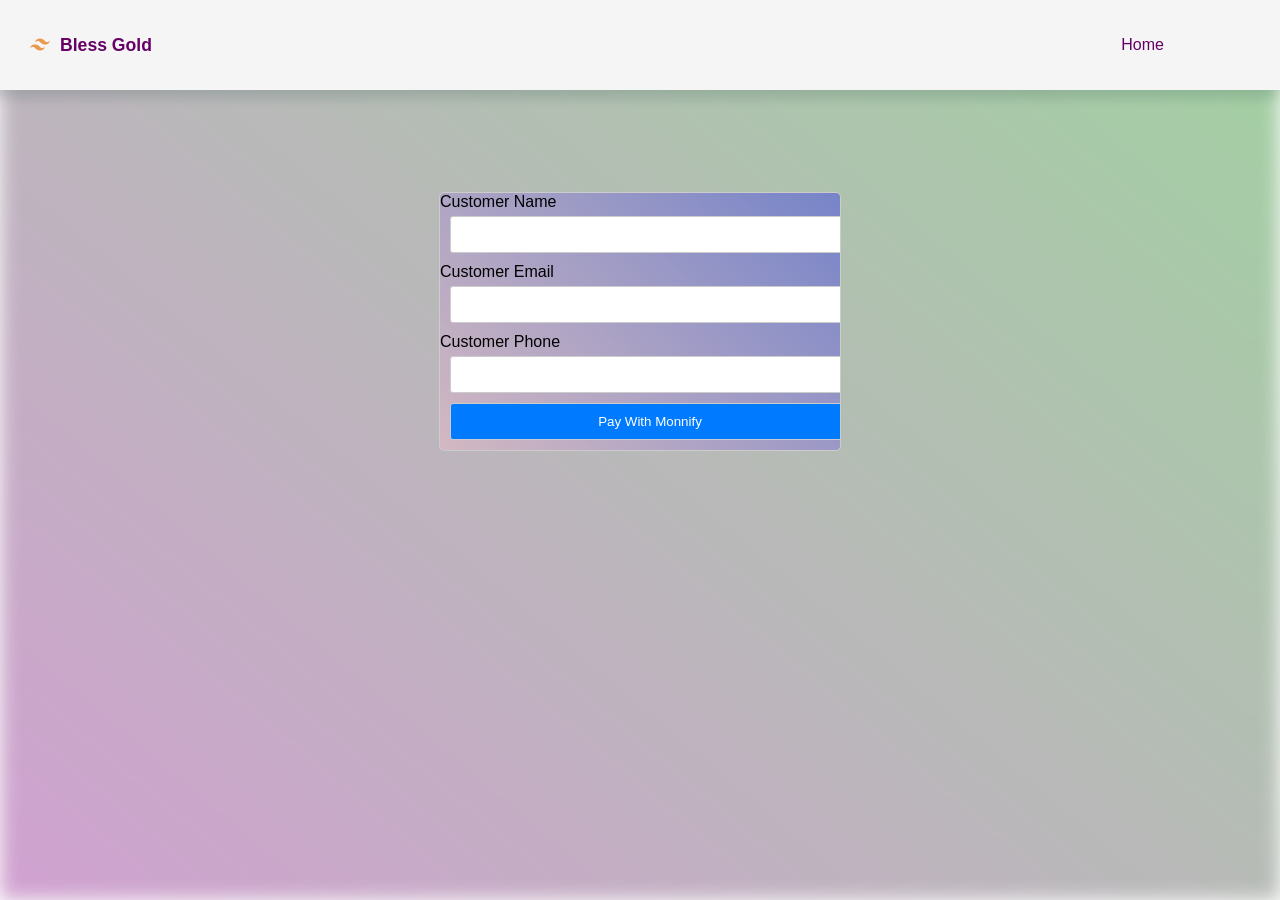
==== index.html @ 52a27c8b "Add files via upload" ====
<!DOCTYPE html>
<html lang="en">
<head>
    <script
      type="text/javascript"
      src="https://sdk.monnify.com/plugin/monnify.js"
    ></script>
    <meta charset="UTF-8">
    <meta http-equiv="X-UA-Compatible" content="IE=edge">
    <meta name="viewport" content="width=device-width, initial-scale=1.0">
    <title>Monnify Payment Gateway Integration</title>
    <!-- Box Icon -->
    <link rel="stylesheet"
    href="https://cdn.jsdelivr.net/npm/boxicons@latest/css/boxicons.min.css">
    <style>
        body{
            font-family: sans-serif;
        }

        /**
        *! Header
        **/
        header {
            position: fixed;
            top: 0;
            right: 0;
            width: 90%;
            z-index: 1000;
            display: flex;
            align-items: center;
            justify-content: space-between;
            background: whitesmoke;
            box-shadow: 0 8px 11px rgb(14 55 54 /15%);
            padding: 20px 100px;
            transition: 0.5s;
          }
        .logo {
            display: flex;
            align-items: center;
            font-size: 1.1rem;
            font-weight: 600;
            column-gap: 0.5rem;
            color: #660066;
            text-decoration: none;
          }
          .logo .bx {
            font-size: 24px;
            color: #eb984b;
          }
          .navbar {
            list-style-type: none;
            column-gap: 0.5rem;
          }
          .navbar a {
            font-size: 1rem;
            font-weight: 530;
            color: #660066;
            padding: 0.5rem 1rem;
            text-decoration: none;
          }
          .navbar a:hover {
            background-color: rgb(196, 12, 202);
            border-radius: 50px;
            color: white;
            transition: background-color 0.5s ease;
          }


          /**
          *! Payment for FOrm
          **/
        form{
            max-width: 400px;
            margin: 0 auto;
            border: solid 1px #ccc;
            border-radius: 5px;
            background: linear-gradient(45deg,rgba(255, 192, 203, 0.329), rgba(0, 0, 255, 0.322));
            overflow: hidden;
            margin-top: 12rem;
        }
        label{
            display: block;
            margin-bottom: 5px;
        }
        input[type="text"],
        input[type="email"],
        input[type="tel"],
        button {
            width: 95%;
            padding: 10px;
            margin-bottom: 10px;
            margin-left: 10px;
            border: 1px solid #ccc;
            border-radius: 3px;
        }
        button{
            background-color: #007bff;
            color: white;
            cursor: pointer;
            transition: background-color 0.3s;
            width: 100%;
            margin-left: 10px;
        }
        button:hover{
            background-color: #007bff;
        }
        span{
            display: block;
            width: 100%;
            height: 100%;
            position: absolute;
            top: 0;
            right: 0;
            background: linear-gradient(40deg, rgba(128, 0, 128, 0.37), rgba(0, 128, 0, 0.37));
            filter: blur(10px);
            z-index: -2;
        }
    </style>
</head>
<body>
    <!-- Header -->
    <header>
        <a href="#" class="logo"><i class='bx bxl-tailwind-css'></i>Bless Gold</a>


        <!-- Menu Icon -->
        <!-- <div class="bx bx-menu" id="menu-icon"></div> -->


        <!-- Nav List -->
        <ul class="navbar">
            <li><a href="home.html" class="home-active">Home</a></li>
            
        </ul>
    </header>

    <!-- Payment Form -->
    <form action="" id="paymentform">
        <label for="customerName">Customer Name</label>
        <input type="text" id="customerName" required name="customerName">
        
        <label for="customerEmail">Customer Email</label>
        <input type="email" id="customerEmail" required name="customerEmail">
        
        <label for="customerPhone">Customer Phone</label>
        <input type="tel" id="customerPhone" required name="customerPhone">

        <button type="button" onclick="paywithMonnify()">Pay With Monnify</button>   
    </form>
    <span></span>
    <script>
        function paywithMonnify(){ 
            //Get the order data from local storage
            let orderData = JSON.parse(localStorage.getItem("orderData"));
            let totalAmount = orderData.totalAmount;
            let products = orderData.products;
          
            //Get the Form Data
            const customerName = document.getElementById("customerName").value;
            const customerEmail = document.getElementById("customerEmail").value;
            const customerPhone = document.getElementById("customerPhone").value;
          
            //Grab Unto the payload
            MonnifySDK.initialize({
              amount: totalAmount, //Use the total amount from local storage
              currency: "NGN",
              reference: "CK_" + Math.floor((Math.random() * 1000000000) + 1),
              customerName: customerName,
              customerEmail: customerEmail,
              customerPhone: customerPhone,
              apiKey: "MK_TEST_XGPCY8BPY5",
              contractCode: "4731574603",
              paymentDescription: products, //Use the products from local storage
              isTestMode: true,
              onComplete: function(response){
                //Implement what happens it payment completes
                console.log(response);
                const paymentSuccessful = true;
                if(paymentSuccessful){
                  window.location.href="file:///C:/Users/Victoria/Documents/Bless%20Gold%20Website/success.html";
                } else{
                  //Enter or redirect to the error page if payment was not successful
                  window.location.href="file:///C:/Users/Victoria/Documents/Bless%20Gold%20Website/success.html";
                }
              },
              onClose: function(data){
                //Implement whatever you want here if people click on the close button of the payment modal
                console.log(data);
              }
            })
          }
        
    </script>
    <script src="java/data.js"></script>
</body>
</html>
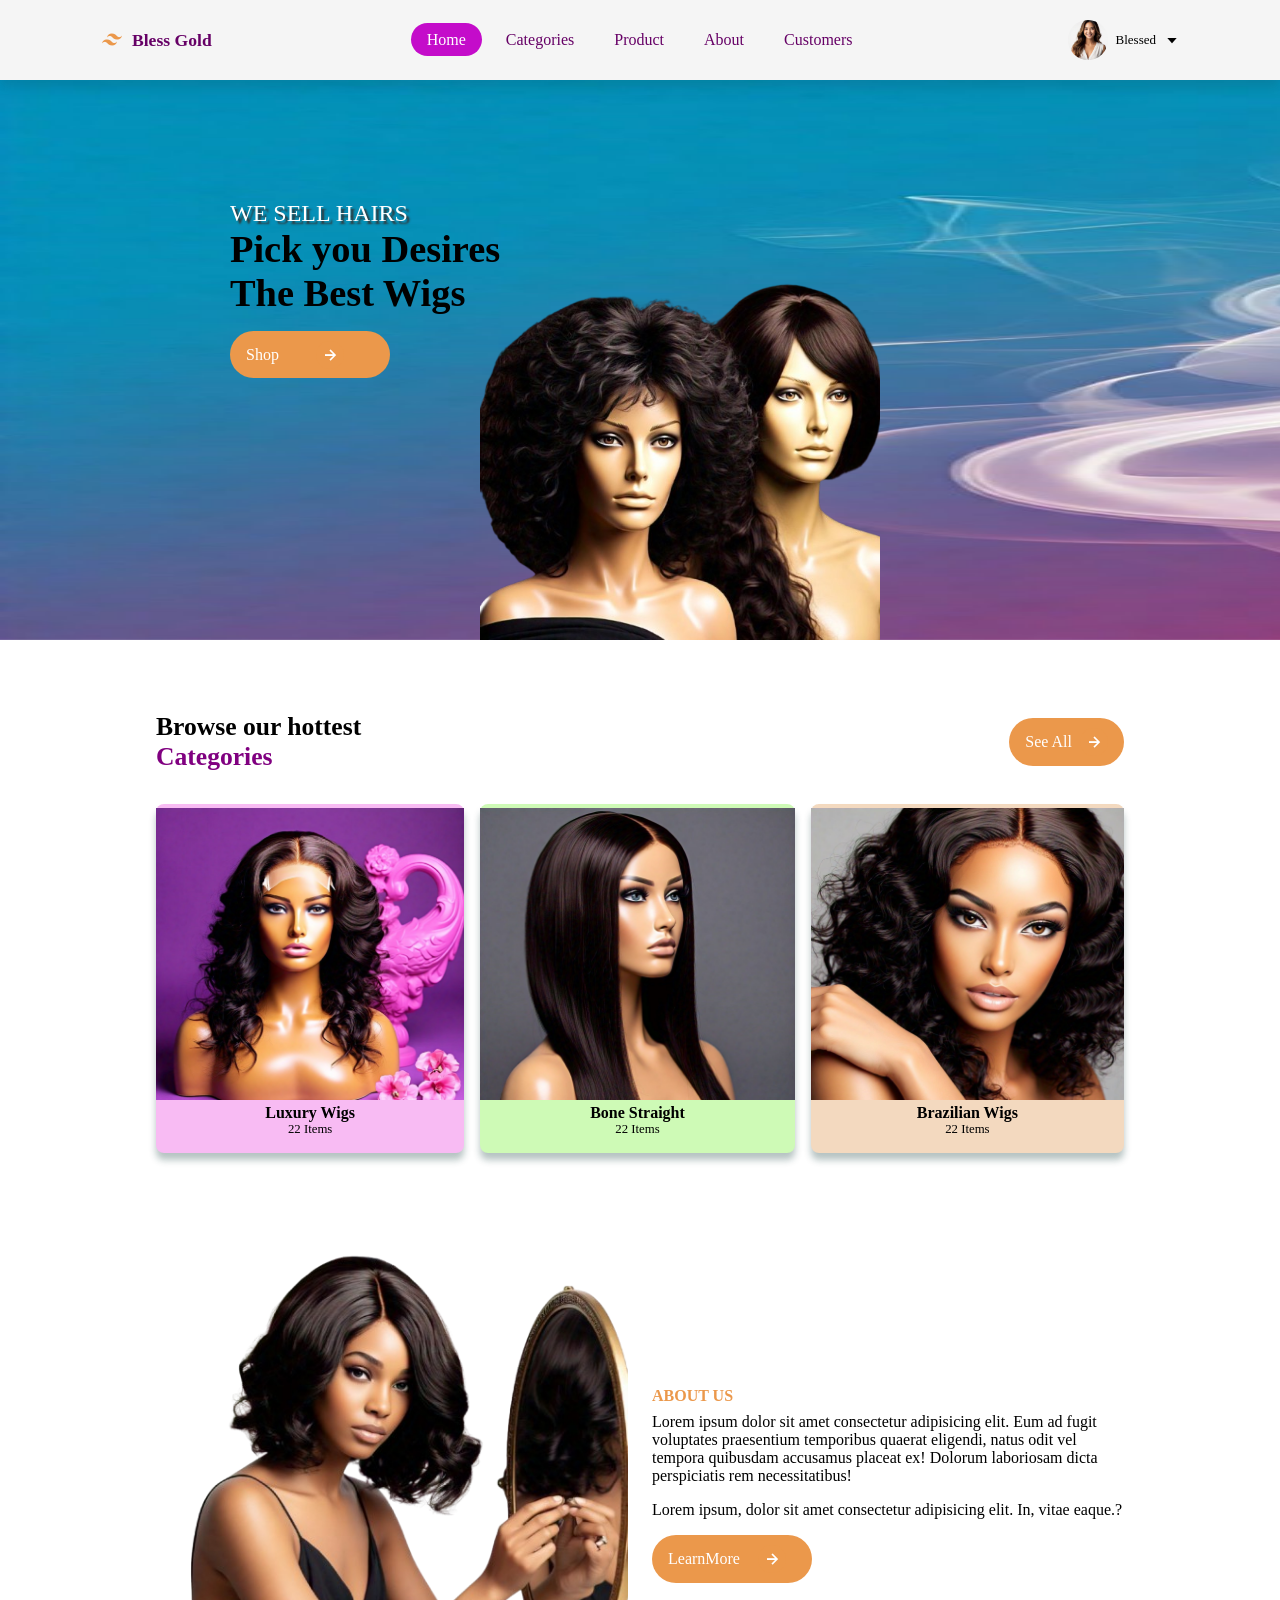
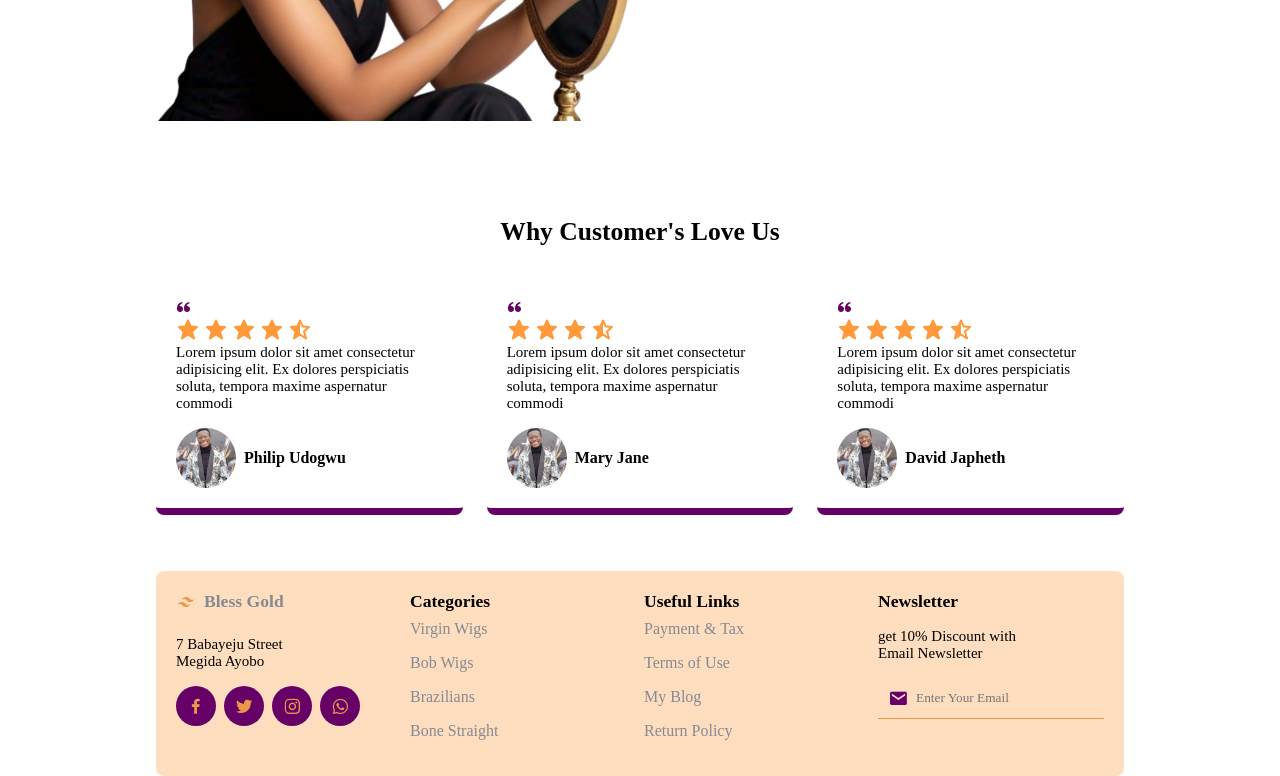
==== commit dca1497f: "Update and rename home.html to index.html" ====
--- a/index.html
+++ b/index.html
@@ -1,196 +1,226 @@
-<!DOCTYPE html>
-<html lang="en">
-<head>
-    <script
-      type="text/javascript"
-      src="https://sdk.monnify.com/plugin/monnify.js"
-    ></script>
-    <meta charset="UTF-8">
-    <meta http-equiv="X-UA-Compatible" content="IE=edge">
-    <meta name="viewport" content="width=device-width, initial-scale=1.0">
-    <title>Monnify Payment Gateway Integration</title>
-    <!-- Box Icon -->
-    <link rel="stylesheet"
-    href="https://cdn.jsdelivr.net/npm/boxicons@latest/css/boxicons.min.css">
-    <style>
-        body{
-            font-family: sans-serif;
-        }
-
-        /**
-        *! Header
-        **/
-        header {
-            position: fixed;
-            top: 0;
-            right: 0;
-            width: 90%;
-            z-index: 1000;
-            display: flex;
-            align-items: center;
-            justify-content: space-between;
-            background: whitesmoke;
-            box-shadow: 0 8px 11px rgb(14 55 54 /15%);
-            padding: 20px 100px;
-            transition: 0.5s;
-          }
-        .logo {
-            display: flex;
-            align-items: center;
-            font-size: 1.1rem;
-            font-weight: 600;
-            column-gap: 0.5rem;
-            color: #660066;
-            text-decoration: none;
-          }
-          .logo .bx {
-            font-size: 24px;
-            color: #eb984b;
-          }
-          .navbar {
-            list-style-type: none;
-            column-gap: 0.5rem;
-          }
-          .navbar a {
-            font-size: 1rem;
-            font-weight: 530;
-            color: #660066;
-            padding: 0.5rem 1rem;
-            text-decoration: none;
-          }
-          .navbar a:hover {
-            background-color: rgb(196, 12, 202);
-            border-radius: 50px;
-            color: white;
-            transition: background-color 0.5s ease;
-          }
-
-
-          /**
-          *! Payment for FOrm
-          **/
-        form{
-            max-width: 400px;
-            margin: 0 auto;
-            border: solid 1px #ccc;
-            border-radius: 5px;
-            background: linear-gradient(45deg,rgba(255, 192, 203, 0.329), rgba(0, 0, 255, 0.322));
-            overflow: hidden;
-            margin-top: 12rem;
-        }
-        label{
-            display: block;
-            margin-bottom: 5px;
-        }
-        input[type="text"],
-        input[type="email"],
-        input[type="tel"],
-        button {
-            width: 95%;
-            padding: 10px;
-            margin-bottom: 10px;
-            margin-left: 10px;
-            border: 1px solid #ccc;
-            border-radius: 3px;
-        }
-        button{
-            background-color: #007bff;
-            color: white;
-            cursor: pointer;
-            transition: background-color 0.3s;
-            width: 100%;
-            margin-left: 10px;
-        }
-        button:hover{
-            background-color: #007bff;
-        }
-        span{
-            display: block;
-            width: 100%;
-            height: 100%;
-            position: absolute;
-            top: 0;
-            right: 0;
-            background: linear-gradient(40deg, rgba(128, 0, 128, 0.37), rgba(0, 128, 0, 0.37));
-            filter: blur(10px);
-            z-index: -2;
-        }
-    </style>
-</head>
-<body>
-    <!-- Header -->
-    <header>
-        <a href="#" class="logo"><i class='bx bxl-tailwind-css'></i>Bless Gold</a>
-
-
-        <!-- Menu Icon -->
-        <!-- <div class="bx bx-menu" id="menu-icon"></div> -->
-
-
-        <!-- Nav List -->
-        <ul class="navbar">
-            <li><a href="home.html" class="home-active">Home</a></li>
-            
-        </ul>
-    </header>
-
-    <!-- Payment Form -->
-    <form action="" id="paymentform">
-        <label for="customerName">Customer Name</label>
-        <input type="text" id="customerName" required name="customerName">
+ <!DOCTYPE html>
+ <html lang="en">
+ <head>
+     <meta charset="UTF-8">
+     <meta http-equiv="X-UA-Compatible" content="IE=edge">
+     <meta name="viewport" content="width=device-width, initial-scale=1.0">
+     <title>Responsive Hair Ecommerce</title>
+     <!-- Link to Css -->
+     <link rel="stylesheet" href="css/style.css">
+     <!-- Box Icon -->
+     <link rel="stylesheet"
+     href="https://cdn.jsdelivr.net/npm/boxicons@latest/css/boxicons.min.css">
+     <!-- link swiper css -->
+     <link rel="stylesheet" href="https://cdn.jsdelivr.net/npm/swiper@11/swiper-bundle.min.css" />
+ </head>
+ <body>
+     <!-- Nav-Bar -->
+     <header>
+         <a href="#" class="logo"><i class='bx bxl-tailwind-css'></i>Bless Gold</a>
+
+
+         <!-- Menu Icon -->
+         <div class="bx bx-menu" id="menu-icon"></div>
+
+
+         <!-- Nav List -->
+         <ul class="navbar">
+             <li><a href="#home" class="home-active">Home</a></li>
+             <li><a href="#categories">Categories</a></li>
+             <li><a href="shopcart.html">Product</a></li>
+             <li><a href="#about">About</a></li>
+             <li><a href="#customers">Customers</a></li> 
+         </ul>
+
+         <!-- Profile -->
+         <div class="profile">
+             <img src="img/sweet.jpeg" alt="">
+             <span>Blessed</span>
+             <i class='bx bx-caret-down' ></i>
+         </div>
+     </header>
+
+     <!-- Home -->
+     <section class="home swiper" id="home">
+        <div class="swiper-wrapper">
+
+            <!-- Slide 1 -->
+            <img class="back-img" src="Background.jpeg" alt="" width="500" >
+            <div class="swiper-slide container">
+                <div class="home-test">
+                    <span>We Sell Hairs</span>
+                     <h1>Pick you Desires <br> The Best Wigs</h1>
+                     <a href="shopcart.html" class="btn">Shop<i class='bx bx-right-arrow-alt'></i></a>
+                </div>
+                <img src="img/slide1.png" alt="">
+            </div>
+
+                <!-- Slide 2 -->
+            <div class="swiper-slide container">
+                <div class="home-test">
+                    <span>We Sell Hairs</span>
+                        <h1>Pick you Desires <br> The Best Wigs</h1>
+                        <a href="shopcart.html" class="btn">Shop<i class='bx bx-right-arrow-alt'></i></a>
+                </div>
+                <img src="img/slide2.png" alt="">
+            </div>
+
+                <!-- Slide 3 -->
+            <div class="swiper-slide container">
+                <div class="home-test">
+                    <span>We Sell Hairs</span>
+                        <h1>Pick you Desires <br> The Best Wigs</h1>
+                        <a href="shopcart.html" class="btn">Shop<i class='bx bx-right-arrow-alt'></i></a>
+                </div>
+                <img src="img/slide 3.png" alt="">
+            </div>
+          </div>
+          <div class="swiper-button-next"></div>
+          <div class="swiper-button-prev"></div>
+          
+     </section>
+
+     <!-- Categories -->
+     <section class="categories" id="categories">
+         <div class="heading">
+             <h1>Browse our hottest <br><span>Categories</h1>
+                <a href="#" class="btn">See All<i class='bx bx-right-arrow-alt'></i></a>
+         </div>
+
+    <!-- Container Content -->
+         <div class="categories-conatiner">
+             <!-- Box 1 -->
+             <div class="box box1">
+                 <img src="img/luxury.jpeg" alt="">
+                 <h2>Luxury Wigs</h2>
+                 <span>22 Items</span>
+                 <i class='bx bx-right-arrow-alt'></i>
+             </div>
+             <!-- Box 2 -->
+             <div class="box box2">
+                 <img src="img/bone.jpeg" alt="">
+                 <h2>Bone Straight</h2>
+                 <span>22 Items</span>
+                 <i class='bx bx-right-arrow-alt'></i>
+             </div>
+             <!-- Box 3 -->
+             <div class="box box3">
+                 <img src="img/brazil.jpeg" alt="">
+                 <h2>Brazilian Wigs</h2>
+                 <span>22 Items</span>
+                 <i class='bx bx-right-arrow-alt'></i>
+             </div>
+         </div>
+     </section>
+
         
-        <label for="customerEmail">Customer Email</label>
-        <input type="email" id="customerEmail" required name="customerEmail">
-        
-        <label for="customerPhone">Customer Phone</label>
-        <input type="tel" id="customerPhone" required name="customerPhone">
-
-        <button type="button" onclick="paywithMonnify()">Pay With Monnify</button>   
-    </form>
-    <span></span>
-    <script>
-        function paywithMonnify(){ 
-            //Get the order data from local storage
-            let orderData = JSON.parse(localStorage.getItem("orderData"));
-            let totalAmount = orderData.totalAmount;
-            let products = orderData.products;
-          
-            //Get the Form Data
-            const customerName = document.getElementById("customerName").value;
-            const customerEmail = document.getElementById("customerEmail").value;
-            const customerPhone = document.getElementById("customerPhone").value;
-          
-            //Grab Unto the payload
-            MonnifySDK.initialize({
-              amount: totalAmount, //Use the total amount from local storage
-              currency: "NGN",
-              reference: "CK_" + Math.floor((Math.random() * 1000000000) + 1),
-              customerName: customerName,
-              customerEmail: customerEmail,
-              customerPhone: customerPhone,
-              apiKey: "MK_TEST_XGPCY8BPY5",
-              contractCode: "4731574603",
-              paymentDescription: products, //Use the products from local storage
-              isTestMode: true,
-              onComplete: function(response){
-                //Implement what happens it payment completes
-                console.log(response);
-                const paymentSuccessful = true;
-                if(paymentSuccessful){
-                  window.location.href="file:///C:/Users/Victoria/Documents/Bless%20Gold%20Website/success.html";
-                } else{
-                  //Enter or redirect to the error page if payment was not successful
-                  window.location.href="file:///C:/Users/Victoria/Documents/Bless%20Gold%20Website/success.html";
-                }
-              },
-              onClose: function(data){
-                //Implement whatever you want here if people click on the close button of the payment modal
-                console.log(data);
-              }
-            })
-          }
-        
-    </script>
-    <script src="java/data.js"></script>
-</body>
-</html>+     </section>
+     <!-- About -->
+     <section class="about" id="about">
+         <img src="img/slide4.png" alt="">
+         <div class="about-text">
+             <span>About Us</span>
+             <p>Lorem ipsum dolor sit amet consectetur adipisicing elit. Eum ad fugit voluptates praesentium temporibus quaerat eligendi, natus odit vel tempora quibusdam accusamus placeat ex! Dolorum laboriosam dicta perspiciatis rem necessitatibus!</p>
+             <p>Lorem ipsum, dolor sit amet consectetur adipisicing elit. In, vitae eaque.?</p>
+             <a href="#" class="btn">LearnMore<i class='bx bx-right-arrow-alt'></i></a>
+            </div>
+     </section>
+
+     <!-- Customer -->
+     <section class="customers" id="customers">
+         <h2>Why Customer's Love Us</h2>
+
+         <!-- Customer content -->
+         <div class="customers-container">
+             <!-- Review 1 -->
+             <div class="box">
+                <i class="bx bxs-quote-alt-left"></i>
+                <div class="stars">
+                    <i class='bx bxs-star'></i>
+                    <i class='bx bxs-star'></i>
+                    <i class='bx bxs-star'></i>
+                    <i class='bx bxs-star'></i>
+                    <i class='bx bxs-star-half'></i>
+                </div>
+                <p>Lorem ipsum dolor sit amet consectetur adipisicing elit. Ex dolores perspiciatis soluta, tempora maxime aspernatur commodi</p>
+                <div class="review-profile">
+                    <img src="img/pg18.jpeg.jpg" alt="">
+                    <h3>Philip Udogwu</h3>
+                </div>
+             </div>
+             <!-- Review 2 -->
+             <div class="box">
+                <i class="bx bxs-quote-alt-left"></i>
+                <div class="stars">
+                    <i class='bx bxs-star'></i>
+                    <i class='bx bxs-star'></i>
+                    <i class='bx bxs-star'></i>
+                    <i class='bx bxs-star-half'></i>
+                </div>
+                <p>Lorem ipsum dolor sit amet consectetur adipisicing elit. Ex dolores perspiciatis soluta, tempora maxime aspernatur commodi</p>
+                <div class="review-profile">
+                    <img src="img/pg18.jpeg.jpg" alt="">
+                    <h3>Mary Jane</h3>
+                </div>
+             </div>
+             <!-- Review 3 -->
+             <div class="box">
+                <i class="bx bxs-quote-alt-left"></i>
+                <div class="stars">
+                    <i class='bx bxs-star'></i>
+                    <i class='bx bxs-star'></i>
+                    <i class='bx bxs-star'></i>
+                    <i class='bx bxs-star'></i>
+                    <i class='bx bxs-star-half'></i>
+                </div>
+                <p>Lorem ipsum dolor sit amet consectetur adipisicing elit. Ex dolores perspiciatis soluta, tempora maxime aspernatur commodi</p>
+                <div class="review-profile">
+                    <img src="img/pg18.jpeg.jpg" alt="">
+                    <h3>David Japheth</h3>
+                </div>
+             </div>
+         </div>
+     </section>
+
+     <!-- Footer -->
+     <section class="footer" id="footer">
+         <div class="footer-box">
+            <a href="#" class="logo"><i class='bx bxl-tailwind-css'></i>Bless Gold</a>
+            <p>7 Babayeju Street <br> Megida Ayobo</p>
+            <div class="social">
+                <a href="#"><i class='bx bxl-facebook'></i></a>
+                <a href="#"><i class='bx bxl-twitter'></i></a>
+                <a href="#"><i class='bx bxl-instagram'></i></a>
+                 <a href="#"><i class='bx bxl-whatsapp'></i></a>
+            </div>
+        </div>
+         <div class="footer-box">
+             <h2>Categories</h2>
+             <a href="#">Virgin Wigs</a>
+             <a href="#">Bob Wigs</a>
+             <a href="#">Brazilians</a>
+             <a href="#">Bone Straight</a>
+         </div>
+         <div class="footer-box">
+             <h2>Useful Links</h2>
+             <a href="#">Payment & Tax</a>
+             <a href="#">Terms of Use</a>
+             <a href="#">My Blog</a>
+             <a href="#">Return Policy</a>
+         </div>
+         <div class="footer-box">
+             <h2>Newsletter</h2>
+             <p>get 10% Discount with <br> Email Newsletter</p>
+             <form action="">
+                 <i class='bx bxs-envelope' ></i>
+                 <input type="email" name="" placeholder="Enter Your Email">
+             </form>
+         </div>
+     </section>
+     <!-- Swiper JS -->
+    <script src="https://cdn.jsdelivr.net/npm/swiper@11/swiper-bundle.min.js"></script>
+     <!-- Link to JS -->
+     <script src="java/main.js"></script>
+ </body>
+ </html>
+ 
--- a/css/style.css
+++ b/css/style.css
@@ -0,0 +1,472 @@
+/* Google Fonts */
+* {
+  font-family: verdana;
+  margin: 0;
+  padding: 0;
+  box-sizing: border-box;
+  list-style: none;
+  text-decoration: none;
+  scroll-padding-top: 2em;
+  scroll-behavior: smooth;
+}
+section {
+  padding: 4.5rem 0 1.5rem;
+}
+img {
+  width: 100%;
+}
+body {
+  color: black;
+}
+header {
+  position: fixed;
+  top: 0;
+  right: 0;
+  width: 100%;
+  z-index: 1000;
+  display: flex;
+  align-items: center;
+  justify-content: space-between;
+  background: whitesmoke;
+  box-shadow: 0 8px 11px rgb(14 55 54 /15%);
+  padding: 20px 100px;
+  transition: 0.5s;
+}
+.profile {
+  display: flex;
+  align-items: center;
+  column-gap: 0.5rem;
+  cursor: pointer;
+}
+.profile img {
+  width: 40px;
+  height: 40px;
+  object-fit: cover;
+  object-position: center;
+  border-radius: 50%;
+}
+.profile span {
+  font-size: 13px;
+  font-weight: 500;
+}
+.logo {
+  display: flex;
+  align-items: center;
+  font-size: 1.1rem;
+  font-weight: 600;
+  column-gap: 0.5rem;
+  color: #660066;
+}
+.logo .bx {
+  font-size: 24px;
+  color: #eb984b;
+}
+.navbar {
+  display: flex;
+  column-gap: 0.5rem;
+}
+.navbar a {
+  font-size: 1rem;
+  font-weight: 530;
+  color: #660066;
+  padding: 0.5rem 1rem;
+}
+.navbar a:hover,
+.navbar .home-active {
+  background-color: rgb(196, 12, 202);
+  border-radius: 50px;
+  color: white;
+  transition: background-color 0.5s ease;
+}
+#menu-icon {
+  font-size: 24px;
+  cursor: pointer;
+  z-index: 10001;
+  display: none;
+}
+.back-img {
+  width: 310%;
+  height: 640px;
+  z-index: -3;
+  position: absolute;
+}
+.container {
+  position: relative;
+  width: 100%;
+  min-height: 640px;
+  display: flex;
+  /* align-items: center;
+  background: url(Background.jpeg);
+  background-repeat: no-repeat;
+  background-size: cover;
+  background-position: center;
+  overflow: hidden; */
+}
+
+.container img {
+  width: 400px;
+  position: absolute;
+  bottom: 0px;
+  right: 400px;
+}
+.container .home-test {
+  padding: 0px 150px;
+  position: absolute;
+  top: 12.5rem;
+  left: 5rem;
+}
+.home-test span {
+  font-weight: 400;
+  text-transform: uppercase;
+  color: white;
+  font-size: 1.5rem;
+  text-shadow: 3px 3px 2px #333;
+}
+.home-test h1 {
+  font-size: 2.4rem;
+  font-weight: 700;
+  margin-bottom: 1rem;
+}
+.btn {
+  padding: 0.6rem 1rem;
+  background-color: #eb984b;
+  color: white;
+  font-weight: 400;
+  border-radius: 5rem;
+  display: flex;
+  align-items: center;
+  justify-content: space-between;
+  column-gap: 00.5rem;
+  max-width: 160px;
+}
+.btn .bx {
+  padding: 4px;
+  background-color: #eb984b;
+  color: white;
+  border-radius: 1rem;
+  font-size: 20px;
+  margin: auto;
+}
+.btn:hover {
+  background-color: #ffc38b;
+  transition: 0.5s;
+}
+.swiper-button-next {
+  background: url(img/right-arrow.png);
+  background-repeat: no-repeat;
+  background-size: 100% auto;
+  background-position: center;
+  margin-right: 20px;
+}
+.swiper-button-next::after {
+  display: none;
+}
+.swiper-button-prev {
+  background: url(img/left-arrow.png);
+  background-repeat: no-repeat;
+  background-size: 100% auto;
+  background-position: center;
+  margin-left: 20px;
+}
+.swiper-button-prev::after {
+  display: none;
+}
+
+/* Categories */
+.heading {
+  display: flex;
+  align-items: center;
+  justify-content: space-between;
+}
+.heading h1 {
+  font-size: 1.6rem;
+  font-weight: 600;
+}
+.heading span {
+  color: purple;
+}
+.categories {
+  max-width: 968px;
+  margin-left: auto;
+  margin-right: auto;
+}
+.categories-conatiner {
+  display: flex;
+  align-items: center;
+  justify-content: space-between;
+  gap: 1rem;
+  margin-top: 2rem;
+}
+.categories-conatiner .box {
+  position: relative;
+  display: flex;
+  flex-direction: column;
+  align-items: center;
+  padding: 0px;
+}
+.categories-conatiner .box img {
+  width: 100%;
+  height: 300px;
+  object-fit: contain;
+  object-position: center;
+}
+.categories-conatiner .box h2 {
+  font-size: 1rem;
+  font-weight: 600;
+}
+.categories-conatiner .box span {
+  font-size: 0.8rem;
+  font-weight: 400;
+  margin-bottom: 1rem;
+}
+.categories-conatiner .box .bx {
+  padding: 10px;
+  background: #eb984b;
+  color: white;
+  border-radius: 5rem;
+  margin-top: 2rem;
+  position: absolute;
+  bottom: -5%;
+  display: none;
+  cursor: pointer;
+}
+.categories-conatiner .box .bx:hover {
+  background-color: #660066;
+  transition: 0.1s all linear;
+}
+.categories-conatiner .box:hover .bx {
+  display: block;
+  transition: 0.1s all linear;
+}
+.box1 {
+  background: #f8bbf3;
+  border-radius: 0.5rem;
+  border-radius: 0.5rem;
+  box-shadow: 0 7px 7px rgb(14 55 54 /30%);
+}
+.box2 {
+  background: #cefab6;
+  border-radius: 0.5rem;
+  border-radius: 0.5rem;
+  box-shadow: 0 7px 7px rgb(14 55 54 /30%);
+}
+.box3 {
+  background: #f3d9bf;
+  border-radius: 0.5rem;
+  border-radius: 0.5rem;
+  box-shadow: 0 7px 7px rgb(14 55 54 /30%);
+}
+/* Product Content */
+.product {
+  max-width: 968px;
+  margin-left: auto;
+  margin-right: auto;
+}
+.products-conatiner {
+  display: grid;
+  grid-template-columns: repeat(auto-fit, minmax(260px, auto));
+  gap: 1.5rem;
+  margin-top: 2rem;
+}
+.products-conatiner .box {
+  padding: 20px;
+  box-shadow: 1px 2px 11px 4px rgb(14 55 54 / 15%);
+  border-radius: 0.5rem;
+  position: relative;
+}
+.products-conatiner .box img {
+  width: 100%;
+  height: 200px;
+  object-fit: contain;
+  object-position: center;
+}
+.products-conatiner .box span {
+  font-weight: 500;
+  font-size: 13px;
+}
+.products-conatiner .box h2 {
+  font-size: 1.2rem;
+  font-weight: 600;
+  font-family: sans-serif;
+}
+.products-conatiner .box .price {
+  font-size: 1rem;
+  font-weight: 500;
+  margin-top: 0.5rem;
+  color: rgb(230, 161, 52);
+}
+.products-conatiner .box .bx-cart-alt {
+  position: absolute;
+  right: 0;
+  bottom: 0;
+  padding: 10px;
+  background: #da08da;
+  color: white;
+  font-size: 20px;
+  border-radius: 0.5rem 0 0.5rem 0;
+}
+.products-conatiner .box .bx-cart-alt:hover {
+  background: #eb984b;
+  transition: 0.2s all linear;
+  cursor: pointer;
+}
+.products-conatiner .box .bx-heart {
+  position: absolute;
+  top: 0rem;
+  right: 0.5rem;
+  font-size: 30px;
+  color: #eb984b;
+}
+.products-conatiner .box .discount {
+  position: absolute;
+  top: 0.1rem;
+  left: 0;
+  background: #ff9939;
+  color: white;
+  padding: 4px 18px;
+  clip-path: polygon(100% 0%, 75% 50%, 100% 100%, 0 100%, 0% 50%, 0 0);
+}
+.about {
+  max-width: 968px;
+  margin-left: auto;
+  margin-right: auto;
+  display: grid;
+  grid-template-columns: repeat(auto-fit, minmax(21rem, auto));
+  align-items: center;
+  gap: 1.5rem;
+}
+.about-text span {
+  font-weight: 600;
+  text-transform: uppercase;
+  color: #eb984b;
+}
+.about-text p {
+  margin: 0.5rem 0 1rem;
+}
+
+/* Customers */
+.customers {
+  max-width: 968px;
+  margin-left: auto;
+  margin-right: auto;
+}
+.customers h2 {
+  text-align: center;
+  font-size: 1.6rem;
+  font-weight: 600;
+}
+.customers-container {
+  display: grid;
+  grid-template-columns: repeat(auto-fit, minmax(280px, auto));
+  gap: 1.5rem;
+  margin-top: 2rem;
+}
+.customers-container .box {
+  padding: 20px;
+  box-shadow: 1px 2px 11px 4x rgb(14 55 54 / 15%);
+  border-radius: 0.5rem;
+  border-bottom: 7px solid #660066;
+}
+.customers-container .box:hover {
+  transform: translateY(10px);
+  transition: 0.2s all linear;
+}
+.customers-container .box .bx {
+  font-size: 24px;
+  color: #ff9939;
+}
+.customers-container .box .bxs-quote-alt-left {
+  font-size: 1rem;
+  color: #660066;
+}
+.customers-container .box p {
+  font-size: 0.938rem;
+}
+.review-profile {
+  display: flex;
+  align-items: center;
+  margin-top: 1rem;
+  column-gap: 0.5rem;
+}
+.review-profile img {
+  width: 60px;
+  height: 60px;
+  border-radius: 50%;
+  object-fit: cover;
+  object-position: center;
+}
+.review-profile h3 {
+  font-size: 1rem;
+  font-weight: 600;
+}
+
+/* Footer */
+.footer {
+  max-width: 968px;
+  margin-left: auto;
+  margin-right: auto;
+  display: grid;
+  grid-template-columns: repeat(auto-fit, minmax(200px, auto));
+  gap: 1.5rem;
+  margin-top: 2rem;
+  background: #ff993952;
+  border-radius: 0.5rem;
+  padding: 20px;
+}
+.footer-box {
+  display: flex;
+  flex-direction: column;
+}
+.footer-box p {
+  font-size: 0.938rem;
+  margin: 0.5rem 0 1rem;
+}
+.social {
+  display: flex;
+  align-items: center;
+  column-gap: 0.5rem;
+}
+.social .bx {
+  padding: 10px;
+  background: #660066;
+  color: #ff9939;
+  border-radius: 5rem;
+  font-size: 20px;
+}
+.social .bx:hover {
+  background: #ff9939;
+  color: #660066;
+  transition: 0.2s all linear;
+}
+.footer-box h2 {
+  font-size: 1.1rem;
+  font-weight: 600;
+  margin-bottom: 0.5rem;
+}
+.footer-box a {
+  color: #868a92;
+  margin-bottom: 1rem;
+}
+.footer-box a:hover {
+  color: #eb984b;
+}
+.footer-box form {
+  border-bottom: 1px solid #eb984b;
+  padding: 10px;
+  display: flex;
+  align-items: center;
+  column-gap: 0.5rem;
+}
+.footer-box input {
+  background: transparent;
+  border: none;
+  outline: none;
+}
+.footer-box .bx {
+  font-size: 20px;
+  color: #eb984b;
+  cursor: pointer;
+}
+.footer-box .bxs-envelope {
+  color: #660066;
+}
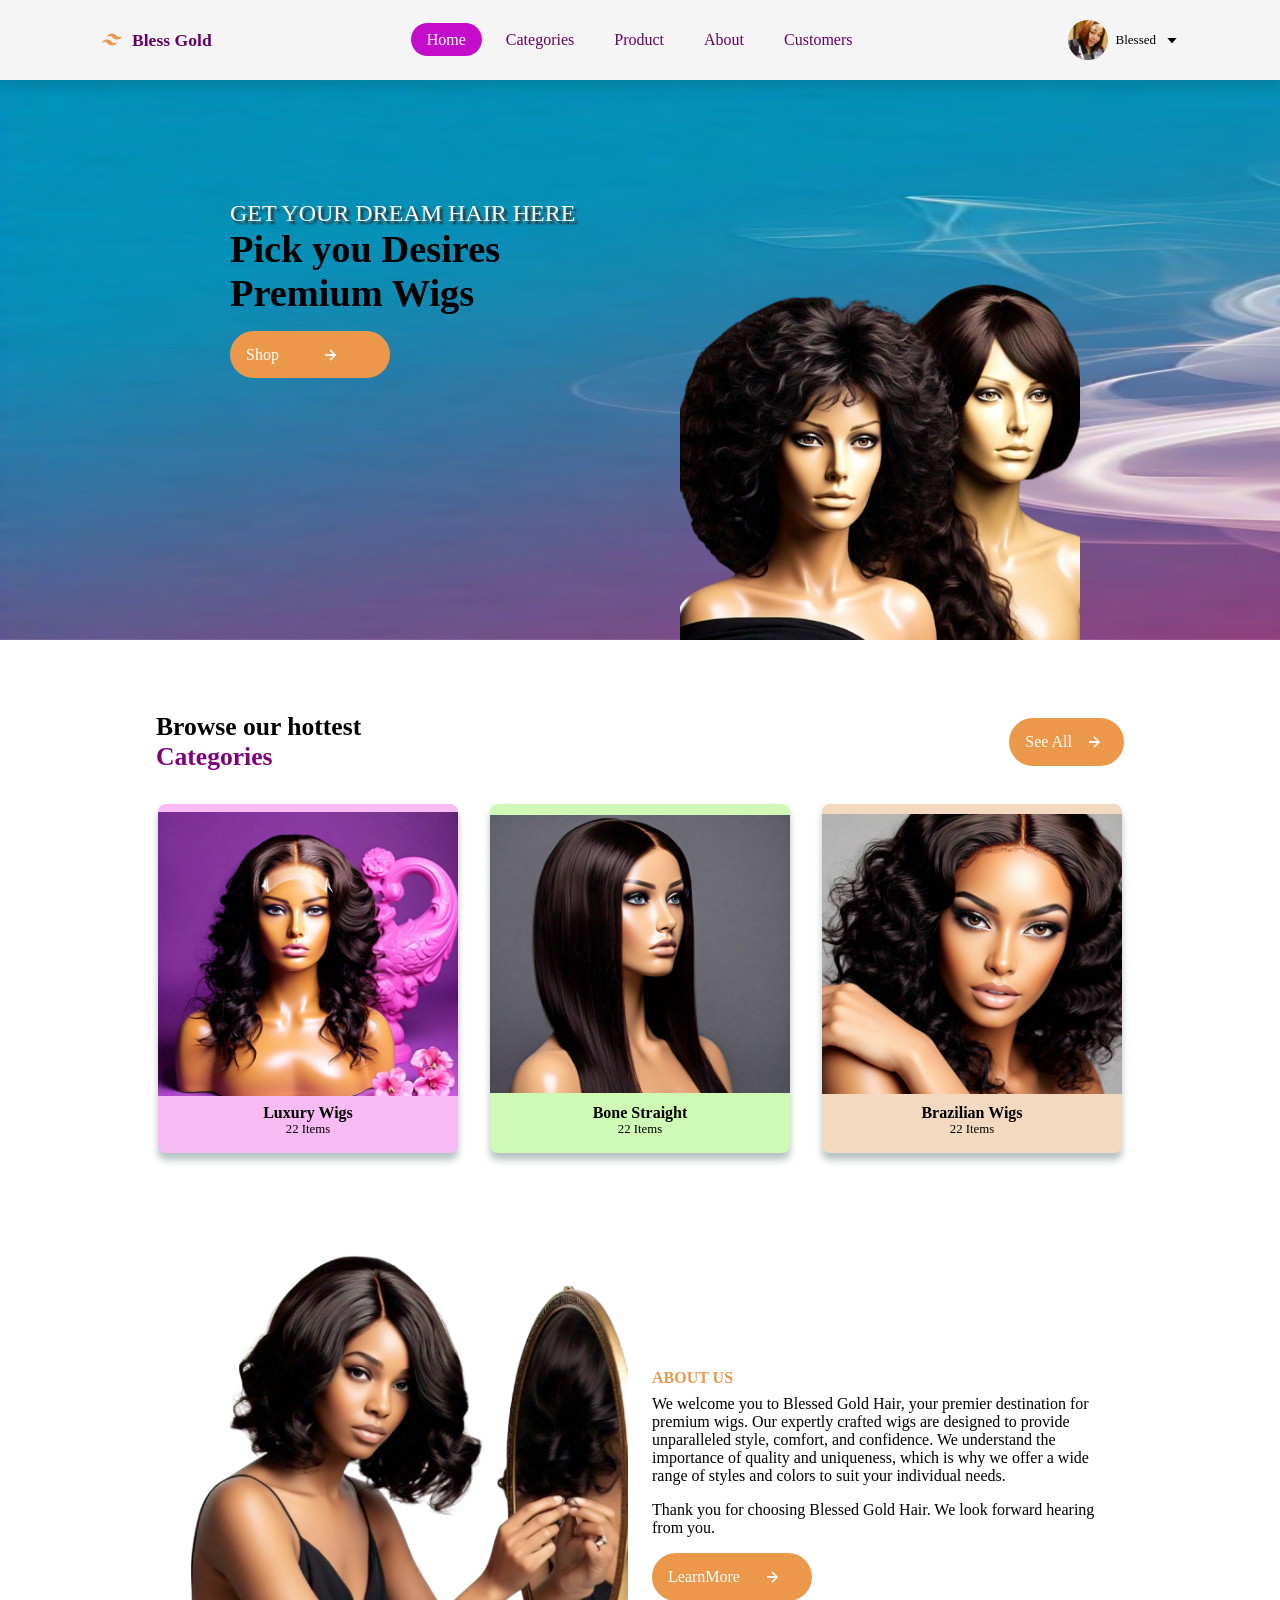
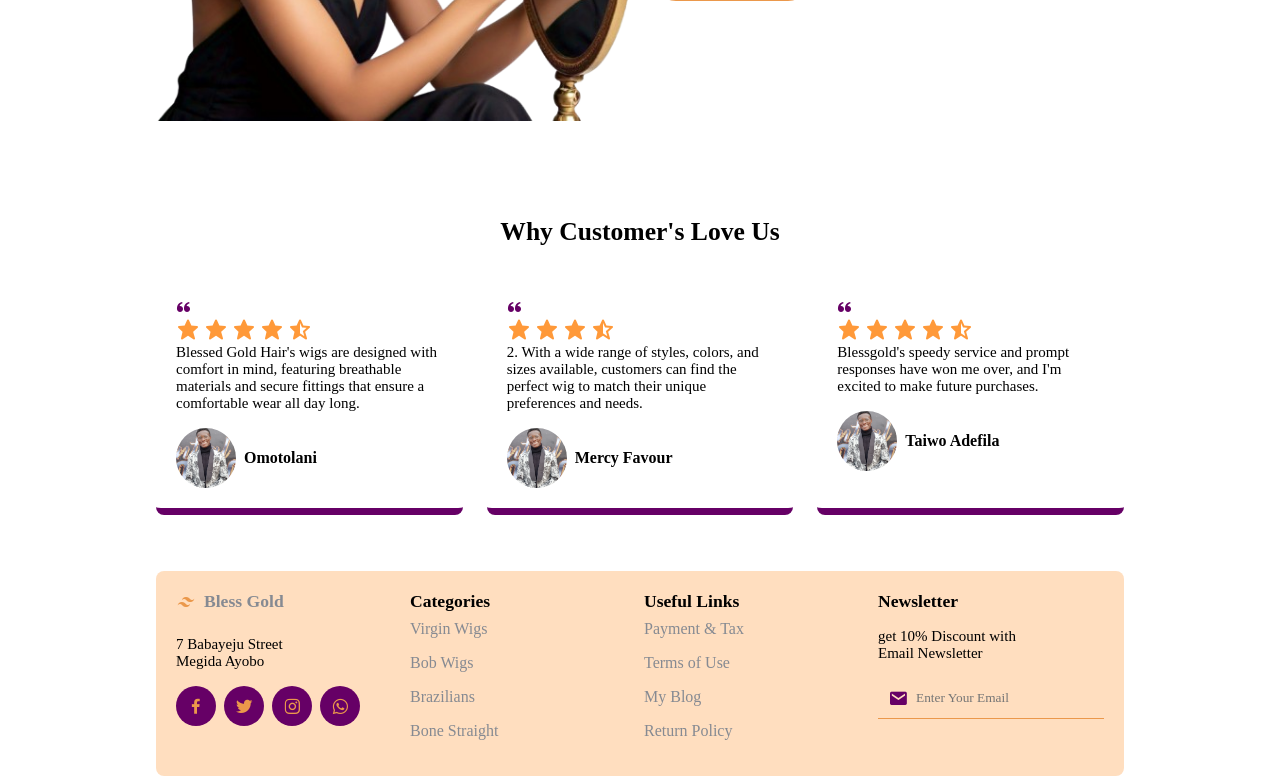
==== commit e6b1dcca: "Update index.html" ====
--- a/index.html
+++ b/index.html
@@ -34,7 +34,7 @@
 
          <!-- Profile -->
          <div class="profile">
-             <img src="img/sweet.jpeg" alt="">
+             <img src="img/hng.jpeg" alt="">
              <span>Blessed</span>
              <i class='bx bx-caret-down' ></i>
          </div>
@@ -48,8 +48,8 @@
             <img class="back-img" src="Background.jpeg" alt="" width="500" >
             <div class="swiper-slide container">
                 <div class="home-test">
-                    <span>We Sell Hairs</span>
-                     <h1>Pick you Desires <br> The Best Wigs</h1>
+                    <span>Get Your Dream Hair Here</span>
+                     <h1>Pick you Desires <br> Premium Wigs</h1>
                      <a href="shopcart.html" class="btn">Shop<i class='bx bx-right-arrow-alt'></i></a>
                 </div>
                 <img src="img/slide1.png" alt="">
@@ -58,8 +58,8 @@
                 <!-- Slide 2 -->
             <div class="swiper-slide container">
                 <div class="home-test">
-                    <span>We Sell Hairs</span>
-                        <h1>Pick you Desires <br> The Best Wigs</h1>
+                    <span>Quality Hair Solutions</span>
+                        <h1>Pick you Desires <br> Ultimate Wigs</h1>
                         <a href="shopcart.html" class="btn">Shop<i class='bx bx-right-arrow-alt'></i></a>
                 </div>
                 <img src="img/slide2.png" alt="">
@@ -120,10 +120,11 @@
          <img src="img/slide4.png" alt="">
          <div class="about-text">
              <span>About Us</span>
-             <p>Lorem ipsum dolor sit amet consectetur adipisicing elit. Eum ad fugit voluptates praesentium temporibus quaerat eligendi, natus odit vel tempora quibusdam accusamus placeat ex! Dolorum laboriosam dicta perspiciatis rem necessitatibus!</p>
-             <p>Lorem ipsum, dolor sit amet consectetur adipisicing elit. In, vitae eaque.?</p>
+             <p>We welcome you to Blessed Gold Hair, your premier destination for premium wigs. Our expertly crafted wigs are designed to provide unparalleled style, comfort, and confidence. We understand the importance of quality and uniqueness, which is why we offer a wide range of styles and colors to suit your individual needs.
+             </p>
+             <p>Thank you for choosing Blessed Gold Hair. We look forward hearing from you.</p>
              <a href="#" class="btn">LearnMore<i class='bx bx-right-arrow-alt'></i></a>
-            </div>
+         </div>
      </section>
 
      <!-- Customer -->
@@ -142,10 +143,10 @@
                     <i class='bx bxs-star'></i>
                     <i class='bx bxs-star-half'></i>
                 </div>
-                <p>Lorem ipsum dolor sit amet consectetur adipisicing elit. Ex dolores perspiciatis soluta, tempora maxime aspernatur commodi</p>
+                <p>Blessed Gold Hair's wigs are designed with comfort in mind, featuring breathable materials and secure fittings that ensure a comfortable wear all day long.</p>
                 <div class="review-profile">
                     <img src="img/pg18.jpeg.jpg" alt="">
-                    <h3>Philip Udogwu</h3>
+                    <h3>Omotolani</h3>
                 </div>
              </div>
              <!-- Review 2 -->
@@ -157,10 +158,11 @@
                     <i class='bx bxs-star'></i>
                     <i class='bx bxs-star-half'></i>
                 </div>
-                <p>Lorem ipsum dolor sit amet consectetur adipisicing elit. Ex dolores perspiciatis soluta, tempora maxime aspernatur commodi</p>
+                <p>2. With a wide range of styles, colors, and sizes available, customers can find the perfect wig to match their unique preferences and needs.
+                </p>
                 <div class="review-profile">
                     <img src="img/pg18.jpeg.jpg" alt="">
-                    <h3>Mary Jane</h3>
+                    <h3>Mercy Favour</h3>
                 </div>
              </div>
              <!-- Review 3 -->
@@ -173,10 +175,10 @@
                     <i class='bx bxs-star'></i>
                     <i class='bx bxs-star-half'></i>
                 </div>
-                <p>Lorem ipsum dolor sit amet consectetur adipisicing elit. Ex dolores perspiciatis soluta, tempora maxime aspernatur commodi</p>
+                <p>Blessgold's speedy service and prompt responses have won me over, and I'm excited to make future purchases.</p>
                 <div class="review-profile">
                     <img src="img/pg18.jpeg.jpg" alt="">
-                    <h3>David Japheth</h3>
+                    <h3>Taiwo Adefila</h3>
                 </div>
              </div>
          </div>
--- a/css/style.css
+++ b/css/style.css
@@ -9,6 +9,16 @@
   scroll-padding-top: 2em;
   scroll-behavior: smooth;
 }
+/* Custom scroll Bar*/
+::-webkit-scrollbar{
+  width: 0.5rem;
+  background: purple;
+}
+::-webkit-scrollbar-thumb{
+  width: 0.5rem;
+  background: paleturquoise;
+  border-radius: 5rem;
+}
 section {
   padding: 4.5rem 0 1.5rem;
 }
@@ -107,7 +117,7 @@
   width: 400px;
   position: absolute;
   bottom: 0px;
-  right: 400px;
+  right: 200px;
 }
 .container .home-test {
   padding: 0px 150px;
@@ -191,10 +201,11 @@
   margin-right: auto;
 }
 .categories-conatiner {
-  display: flex;
-  align-items: center;
-  justify-content: space-between;
-  gap: 1rem;
+  display: grid;
+  grid-template-columns: repeat(3, 300px);
+  align-items: center;
+  justify-content: center;
+  gap: 2rem;
   margin-top: 2rem;
 }
 .categories-conatiner .box {
@@ -470,3 +481,115 @@
 .footer-box .bxs-envelope {
   color: #660066;
 }
+
+/* Making Responsive */
+@media (max-width: 1080px){
+  header{
+    padding: 18px 60px;
+  }
+  .home-text{
+    padding: 0 100px;
+  }
+  .container img{
+    right: 100px;
+  }
+}
+
+@media (max-width: 991px){
+  header{
+    padding: 18px 4%;
+  }
+  section{
+    padding: 50px 4%;
+  }
+  .home-text h1{
+    font-size: 2rem;
+  }
+  .categories-conatiner {
+    grid-template-columns: repeat(2, 260px);
+   }
+   .box3{
+    margin-top: 2rem;
+}
+
+@media (max-width: 852px){
+  header{
+    padding: 12px 4%;
+  }
+  #menu-icon{
+    display: block;
+  }
+  .navbar{
+    position: absolute;
+    top: -570px;
+    left: 0;
+    right: 0;
+    display: flex;
+    flex-direction: column;
+    background: whitesmoke;
+    box-shadow: 4px 4px 0 4px rgb(14, 55, 54 / 15%);
+    transition: 0.2s all linear
+  }
+   .navbar a{
+    padding: 1rem;
+    margin: 1rem;
+    display: block;
+   }
+  .container img{
+  width: 300px;
+  position: absolute;
+  bottom: 0px;
+  right: -20px;
+  }
+  .home-test{
+    position: relative;
+    left: 100rem;
+  }
+  .home-test span{
+    font-size: 1rem;
+    position: absolute;
+    left: -2rem;
+    top: -1rem;
+  }
+  .home-test h1 {
+    font-size: 1.7rem;
+    font-weight: 650;
+    margin-bottom: 1rem;
+    position: absolute;
+    left: -2rem;
+  }
+  .home-test .btn{
+    position: absolute;
+    left: -2rem;
+    top: 4rem;
+  }
+   .navbar a:hover,.navbar .home-active{
+    border-radius: 00.5rem;
+    color: navajowhite;
+   }
+   .navbar.active{
+    top: 100%;
+   }
+   .categories-conatiner {
+    grid-template-columns: repeat(2, 250px);
+    grid: 0.5rem;
+   }
+   .box3{
+    margin-top: 0rem;
+   }
+   .back-img{
+    width: 340%;
+   }
+}
+@media (max-width: 712px){
+  .categories-conatiner {
+    grid-template-columns: repeat(1, 350px);
+    grid: 0.5rem;
+   }
+   .box3{
+    margin-top: 0rem;
+   }
+   .back-img{
+    width: 340%;
+   }
+}
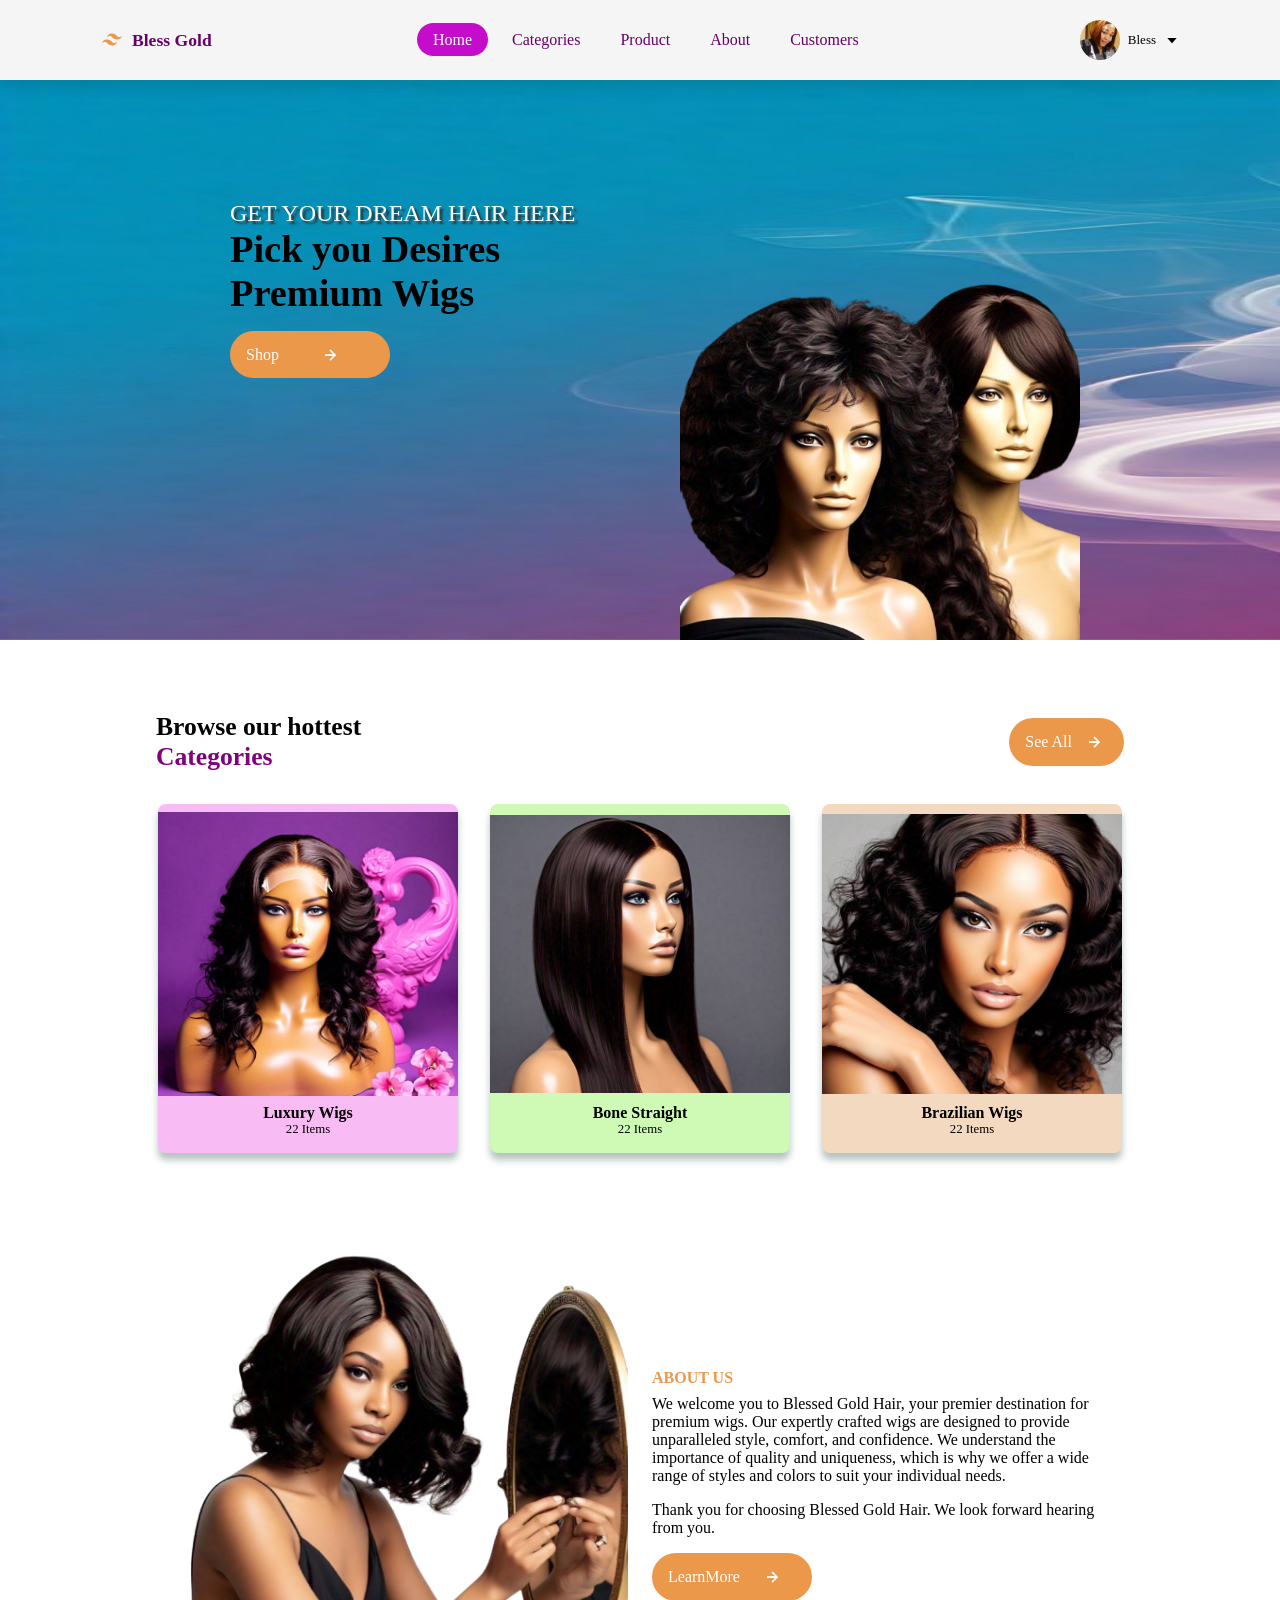
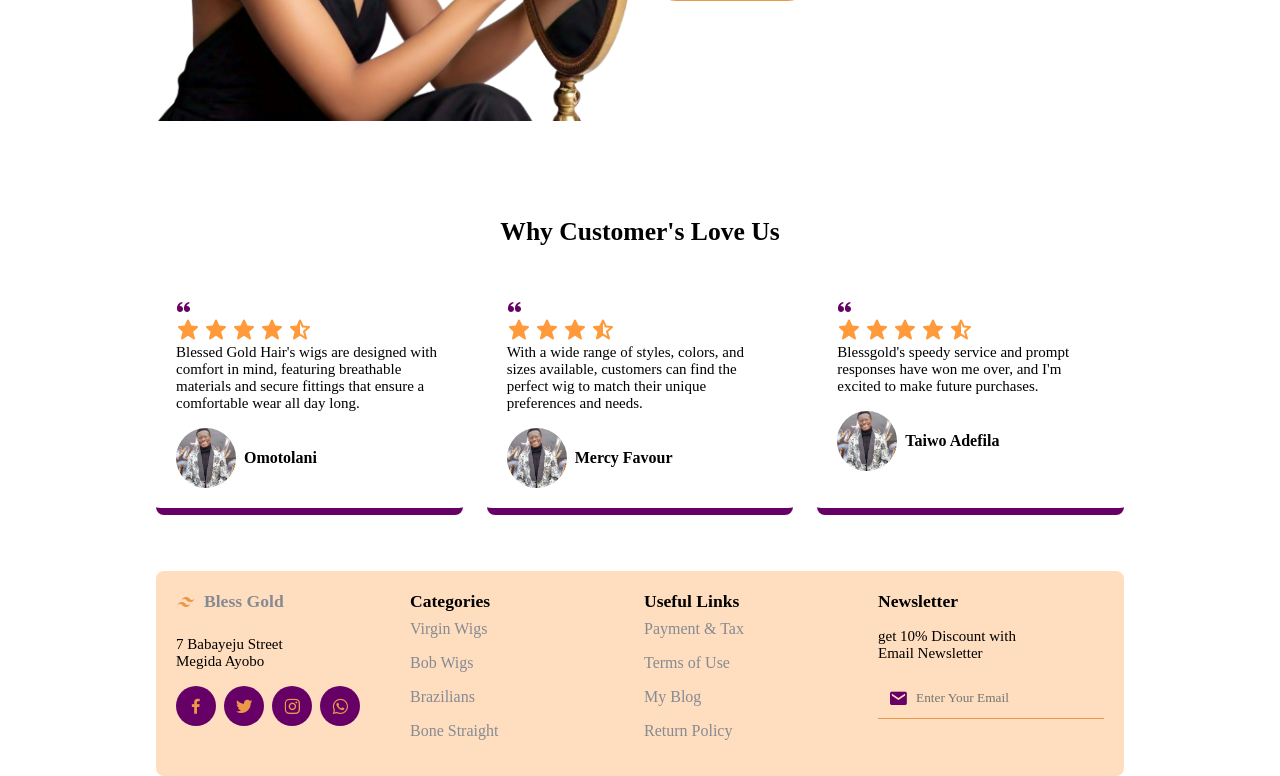
==== commit c3c16f21: "Update index.html" ====
--- a/index.html
+++ b/index.html
@@ -35,7 +35,7 @@
          <!-- Profile -->
          <div class="profile">
              <img src="img/hng.jpeg" alt="">
-             <span>Blessed</span>
+             <span>Bless</span>
              <i class='bx bx-caret-down' ></i>
          </div>
      </header>
@@ -158,7 +158,7 @@
                     <i class='bx bxs-star'></i>
                     <i class='bx bxs-star-half'></i>
                 </div>
-                <p>2. With a wide range of styles, colors, and sizes available, customers can find the perfect wig to match their unique preferences and needs.
+                <p>With a wide range of styles, colors, and sizes available, customers can find the perfect wig to match their unique preferences and needs.
                 </p>
                 <div class="review-profile">
                     <img src="img/pg18.jpeg.jpg" alt="">
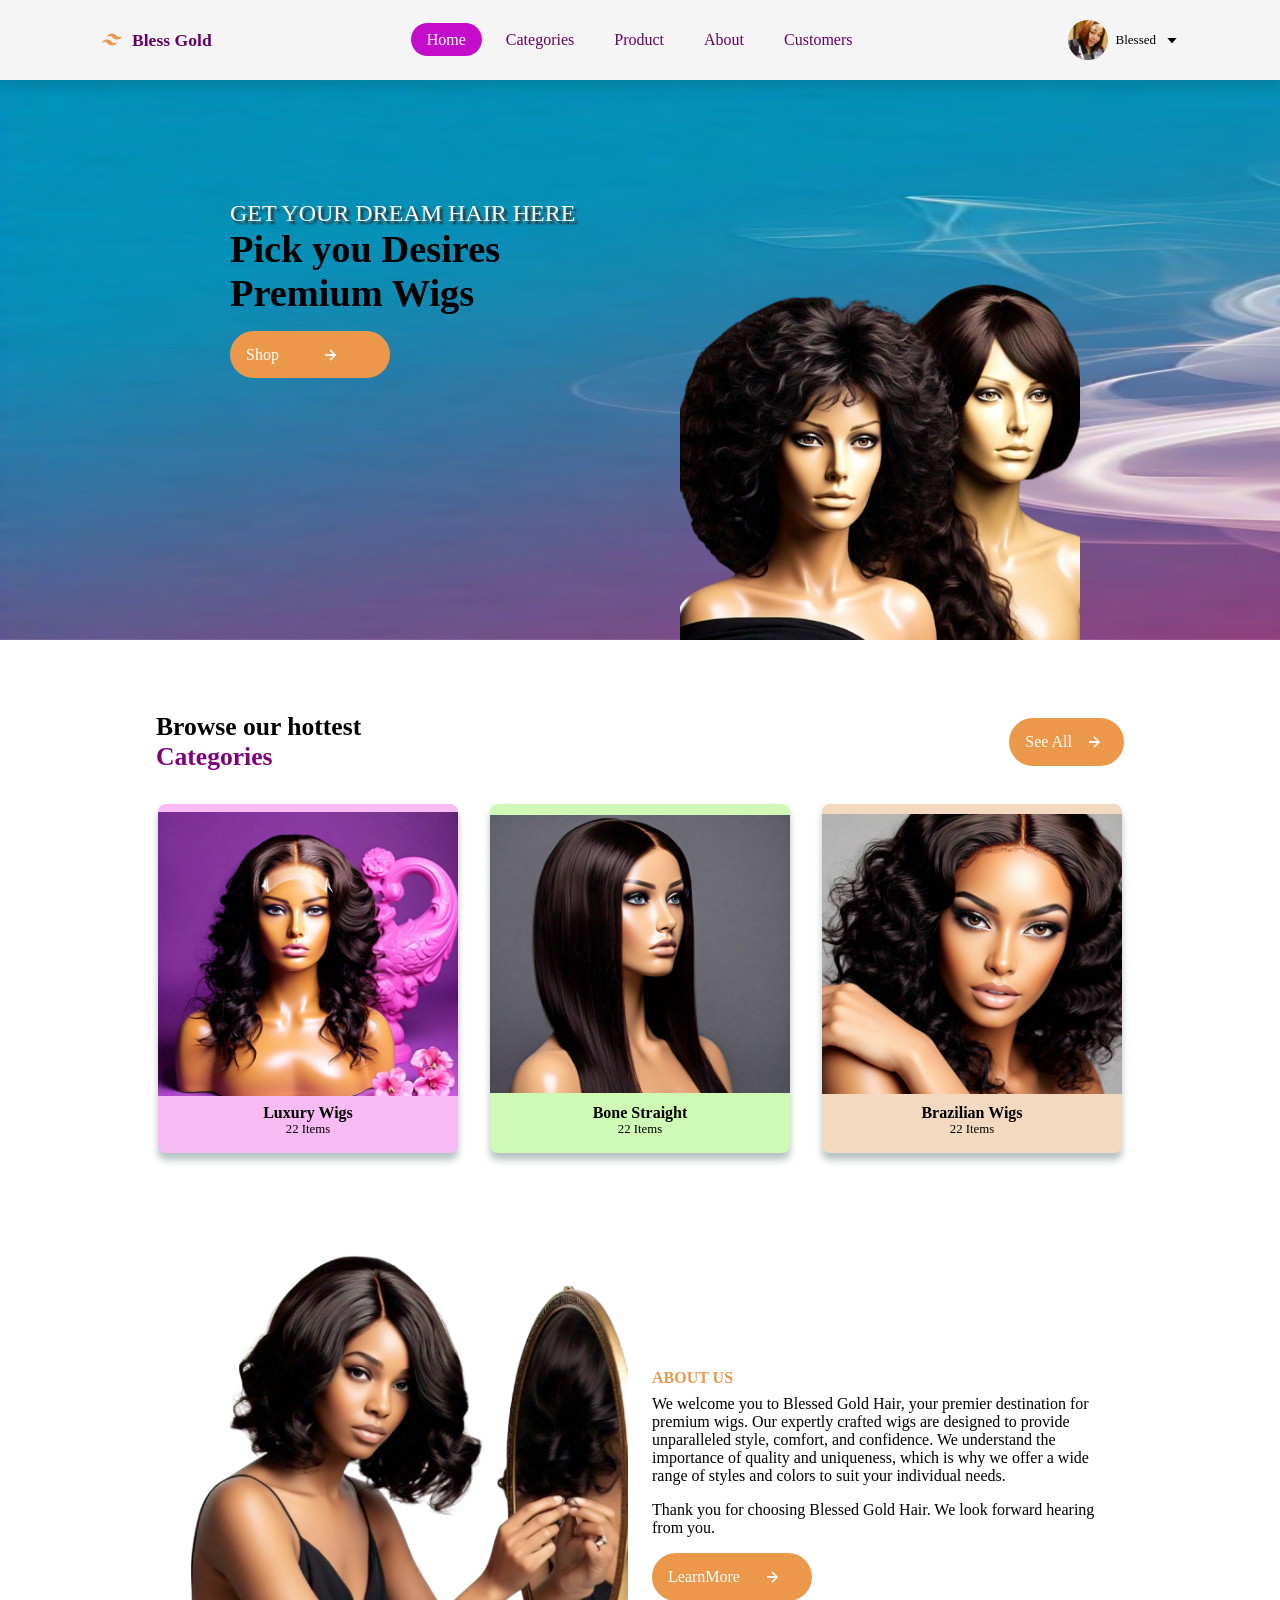
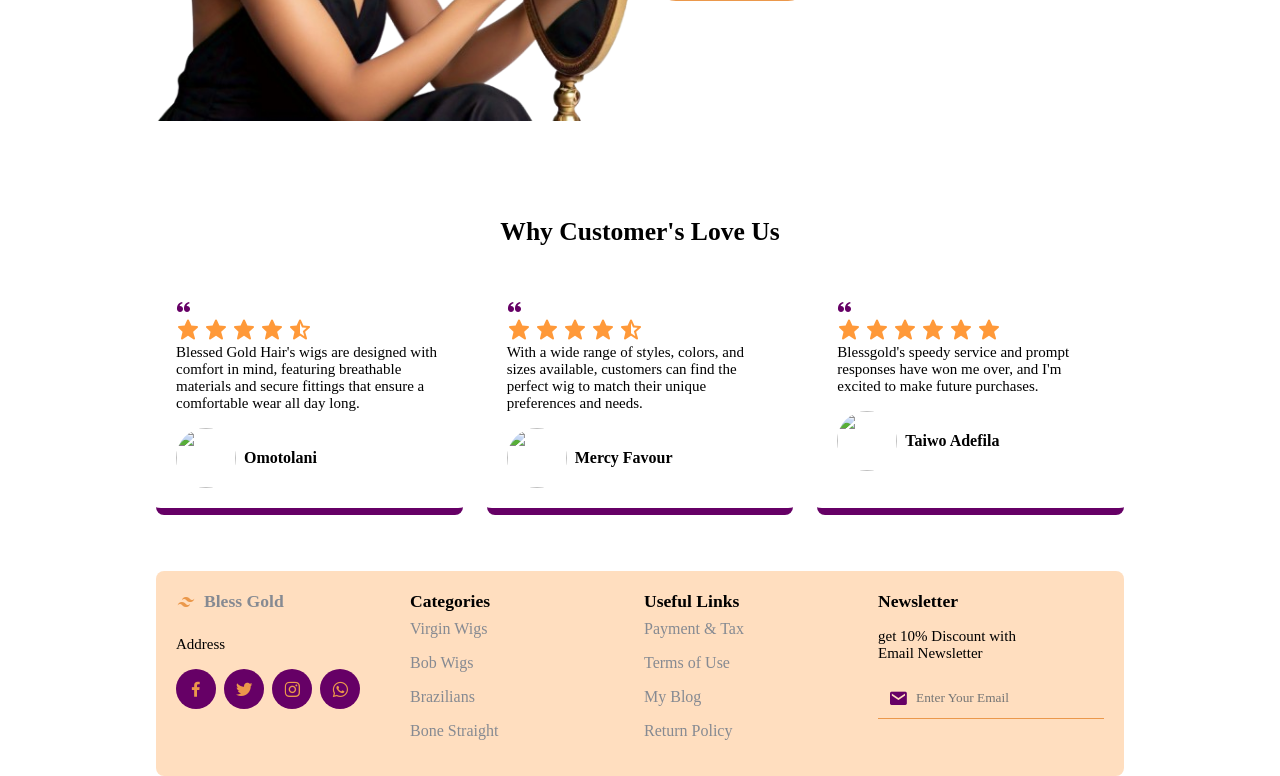
==== commit a308c188: "Update index.html" ====
--- a/index.html
+++ b/index.html
@@ -35,7 +35,7 @@
          <!-- Profile -->
          <div class="profile">
              <img src="img/hng.jpeg" alt="">
-             <span>Bless</span>
+             <span>Blessed</span>
              <i class='bx bx-caret-down' ></i>
          </div>
      </header>
@@ -122,7 +122,7 @@
              <span>About Us</span>
              <p>We welcome you to Blessed Gold Hair, your premier destination for premium wigs. Our expertly crafted wigs are designed to provide unparalleled style, comfort, and confidence. We understand the importance of quality and uniqueness, which is why we offer a wide range of styles and colors to suit your individual needs.
              </p>
-             <p>Thank you for choosing Blessed Gold Hair. We look forward hearing from you.</p>
+             <p class="pe">Thank you for choosing Blessed Gold Hair. We look forward hearing from you.</p>
              <a href="#" class="btn">LearnMore<i class='bx bx-right-arrow-alt'></i></a>
          </div>
      </section>
@@ -145,7 +145,7 @@
                 </div>
                 <p>Blessed Gold Hair's wigs are designed with comfort in mind, featuring breathable materials and secure fittings that ensure a comfortable wear all day long.</p>
                 <div class="review-profile">
-                    <img src="img/pg18.jpeg.jpg" alt="">
+                    <img src="img/omotola.jpeg" alt="">
                     <h3>Omotolani</h3>
                 </div>
              </div>
@@ -156,12 +156,13 @@
                     <i class='bx bxs-star'></i>
                     <i class='bx bxs-star'></i>
                     <i class='bx bxs-star'></i>
+                    <i class='bx bxs-star'></i>
                     <i class='bx bxs-star-half'></i>
                 </div>
                 <p>With a wide range of styles, colors, and sizes available, customers can find the perfect wig to match their unique preferences and needs.
                 </p>
                 <div class="review-profile">
-                    <img src="img/pg18.jpeg.jpg" alt="">
+                    <img src="img/favor.jpeg" alt="">
                     <h3>Mercy Favour</h3>
                 </div>
              </div>
@@ -173,11 +174,12 @@
                     <i class='bx bxs-star'></i>
                     <i class='bx bxs-star'></i>
                     <i class='bx bxs-star'></i>
-                    <i class='bx bxs-star-half'></i>
+                    <i class='bx bxs-star'></i>
+                    <i class='bx bxs-star'></i>
                 </div>
                 <p>Blessgold's speedy service and prompt responses have won me over, and I'm excited to make future purchases.</p>
                 <div class="review-profile">
-                    <img src="img/pg18.jpeg.jpg" alt="">
+                    <img src="img/taiwo.jpeg" alt="">
                     <h3>Taiwo Adefila</h3>
                 </div>
              </div>
@@ -188,7 +190,7 @@
      <section class="footer" id="footer">
          <div class="footer-box">
             <a href="#" class="logo"><i class='bx bxl-tailwind-css'></i>Bless Gold</a>
-            <p>7 Babayeju Street <br> Megida Ayobo</p>
+            <p>Address</p>
             <div class="social">
                 <a href="#"><i class='bx bxl-facebook'></i></a>
                 <a href="#"><i class='bx bxl-twitter'></i></a>
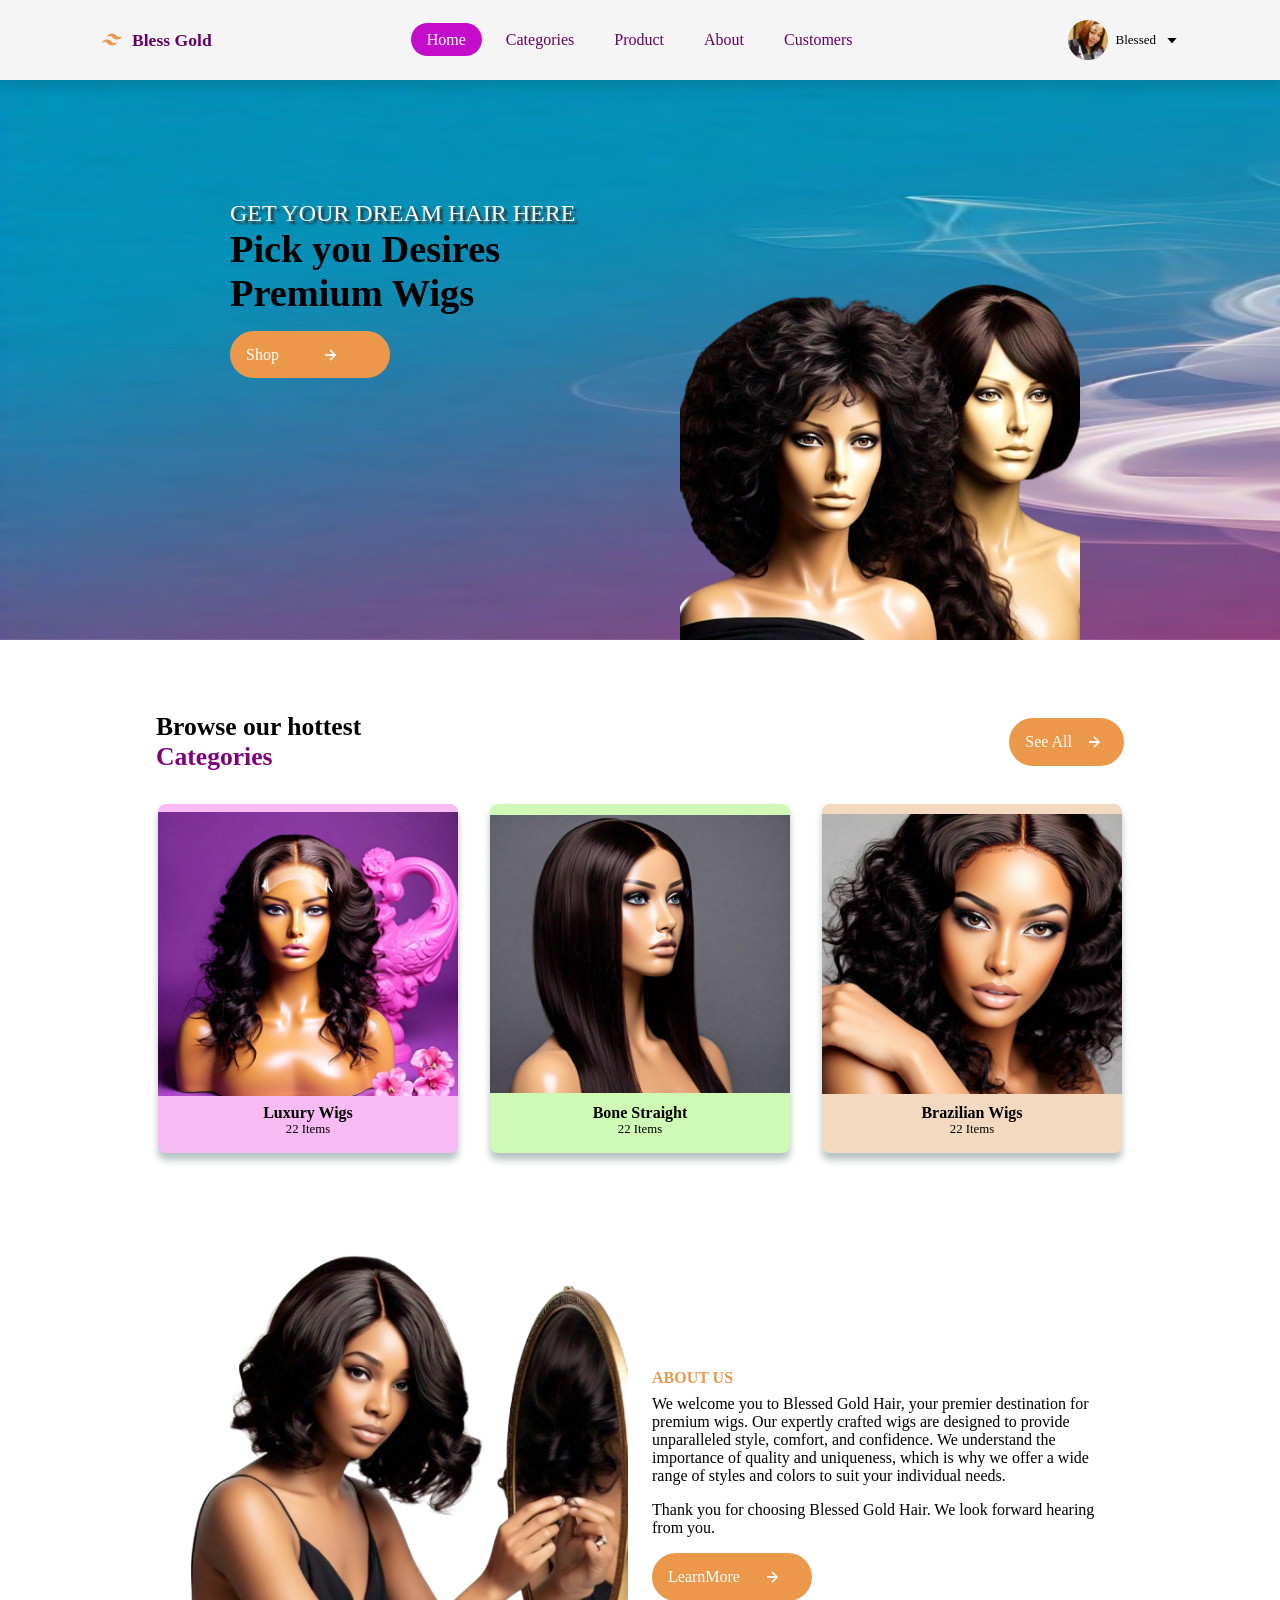
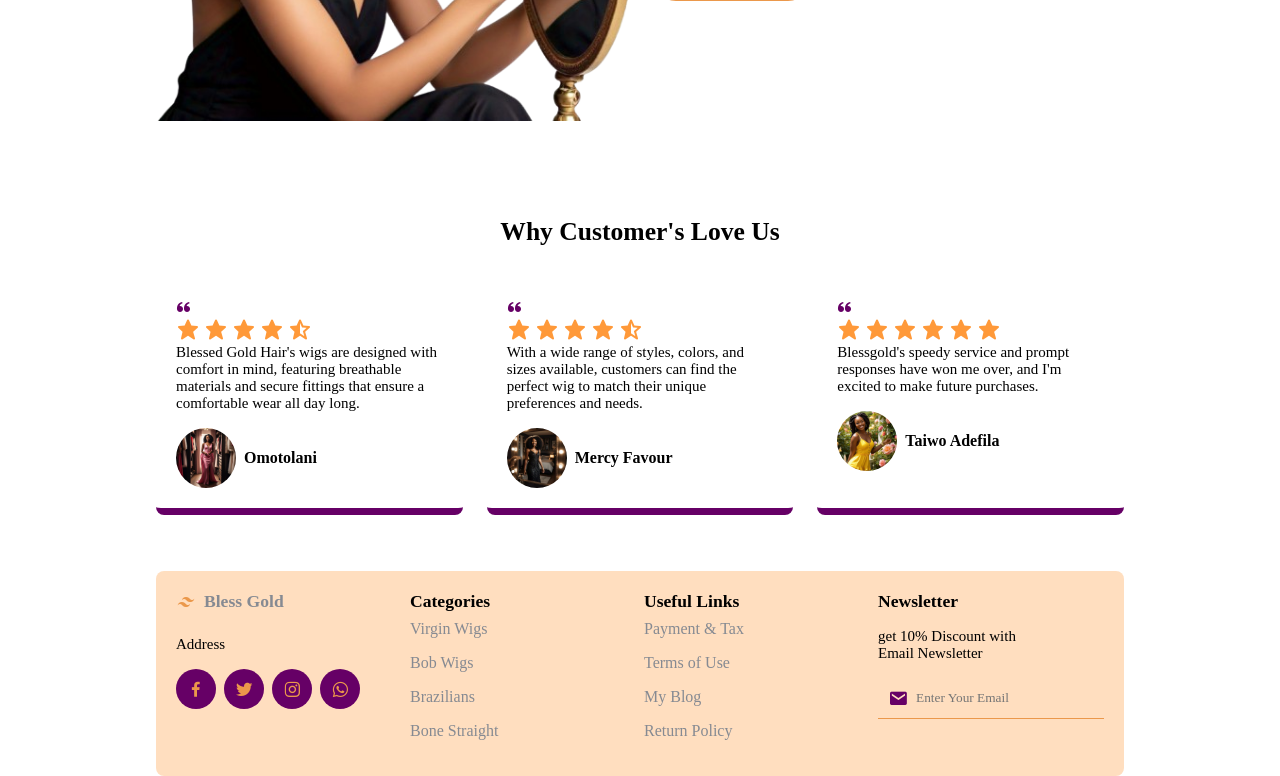
==== commit 3e9ddf81: "Update index.html" ====
--- a/index.html
+++ b/index.html
@@ -192,10 +192,10 @@
             <a href="#" class="logo"><i class='bx bxl-tailwind-css'></i>Bless Gold</a>
             <p>Address</p>
             <div class="social">
-                <a href="#"><i class='bx bxl-facebook'></i></a>
+                <a href="https/facebook.com"><i class='bx bxl-facebook'></i></a>
                 <a href="#"><i class='bx bxl-twitter'></i></a>
                 <a href="#"><i class='bx bxl-instagram'></i></a>
-                 <a href="#"><i class='bx bxl-whatsapp'></i></a>
+                 <a href="https://wa.me/2349012734457"><i class='bx bxl-whatsapp'></i></a>
             </div>
         </div>
          <div class="footer-box">
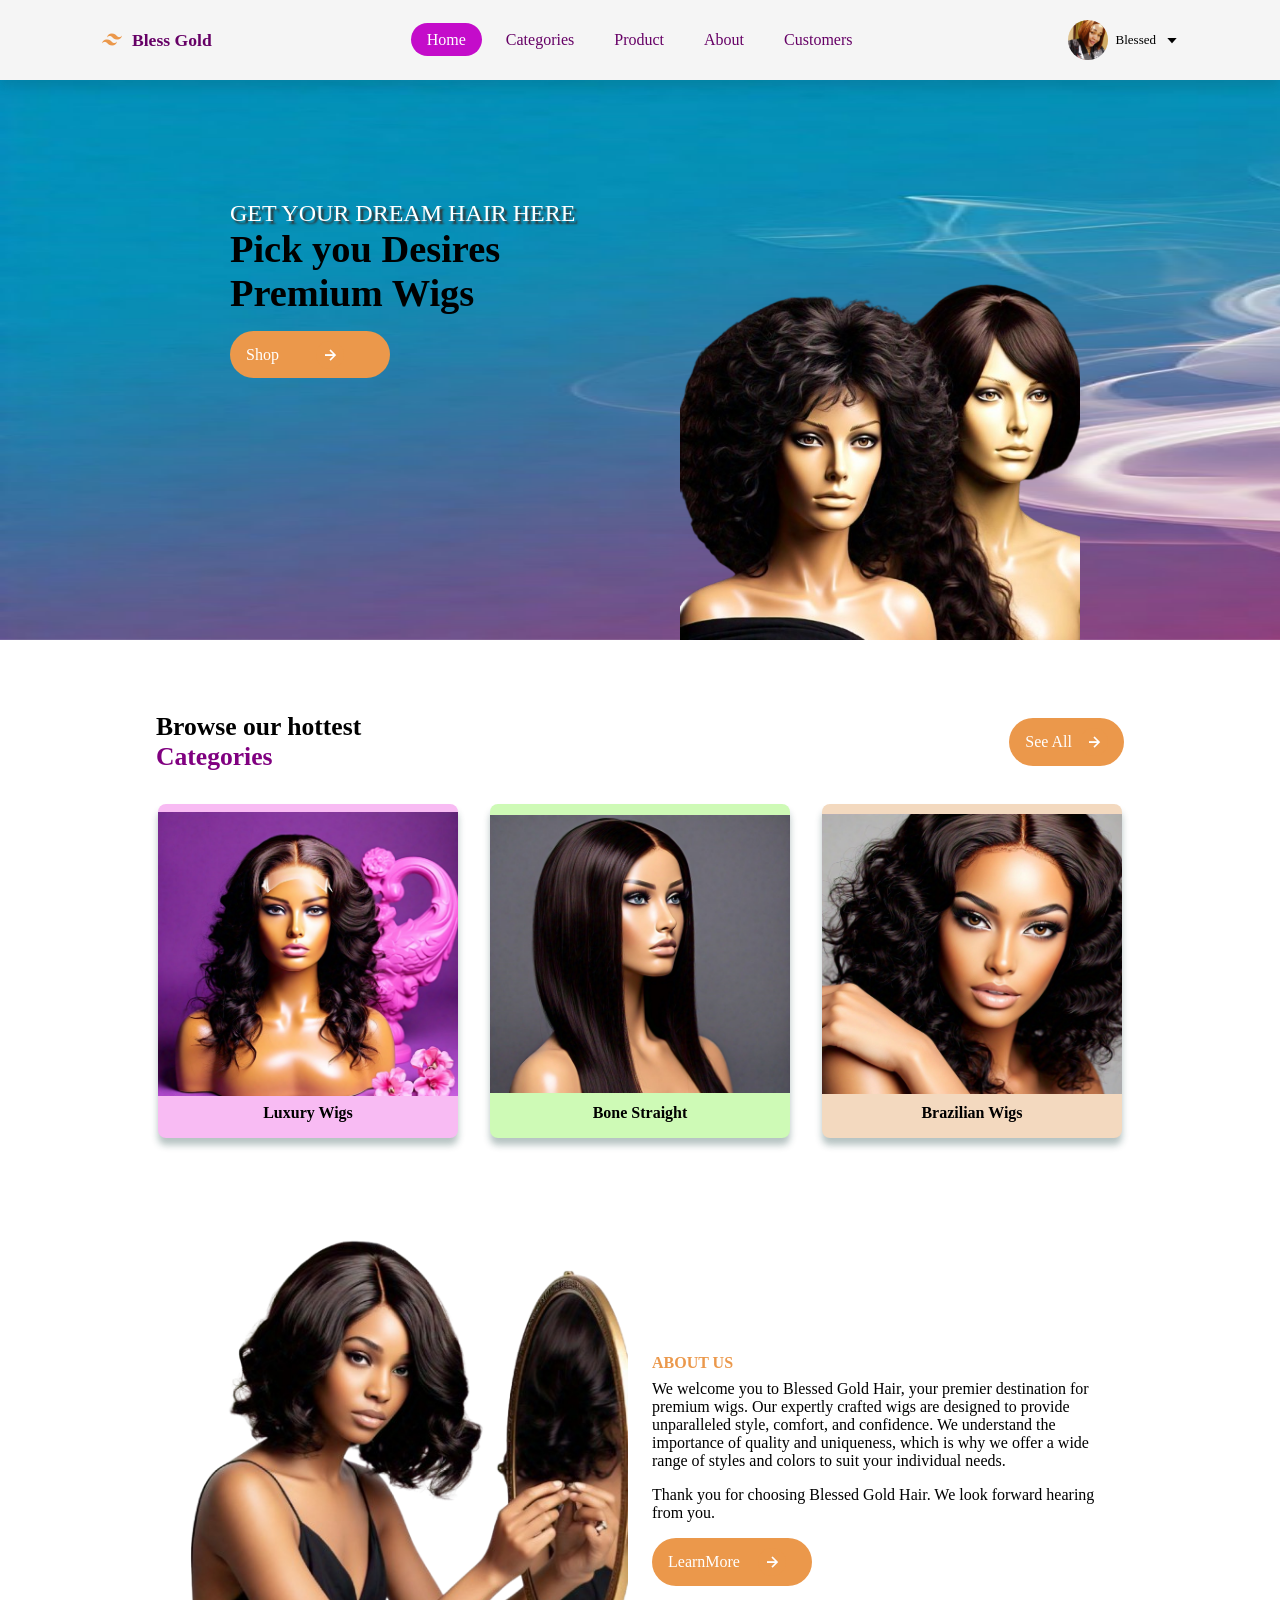
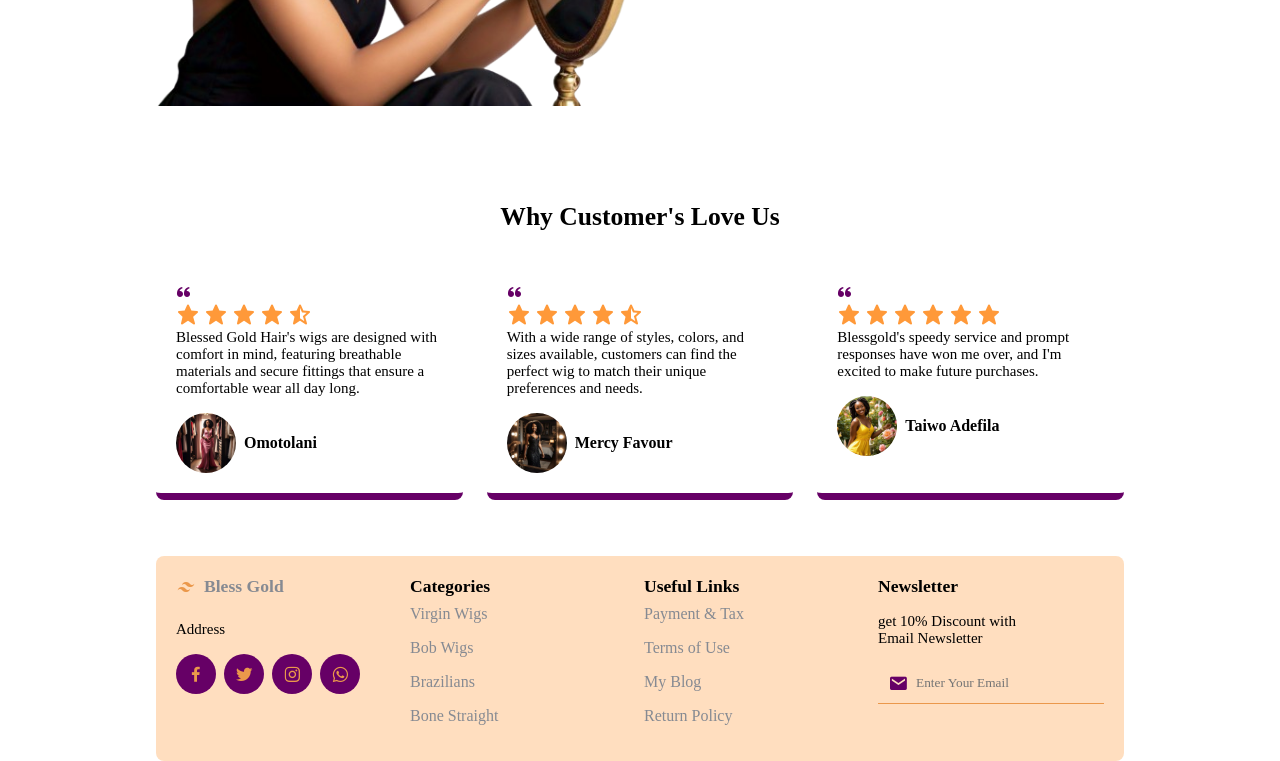
==== commit b116c039: "Update index.html" ====
--- a/index.html
+++ b/index.html
@@ -4,7 +4,7 @@
      <meta charset="UTF-8">
      <meta http-equiv="X-UA-Compatible" content="IE=edge">
      <meta name="viewport" content="width=device-width, initial-scale=1.0">
-     <title>Responsive Hair Ecommerce</title>
+     <title>Bless Gold Hairs</title>
      <!-- Link to Css -->
      <link rel="stylesheet" href="css/style.css">
      <!-- Box Icon -->
@@ -93,21 +93,21 @@
              <div class="box box1">
                  <img src="img/luxury.jpeg" alt="">
                  <h2>Luxury Wigs</h2>
-                 <span>22 Items</span>
+                 <span></span>
                  <i class='bx bx-right-arrow-alt'></i>
              </div>
              <!-- Box 2 -->
              <div class="box box2">
                  <img src="img/bone.jpeg" alt="">
                  <h2>Bone Straight</h2>
-                 <span>22 Items</span>
+                 <span></span>
                  <i class='bx bx-right-arrow-alt'></i>
              </div>
              <!-- Box 3 -->
              <div class="box box3">
                  <img src="img/brazil.jpeg" alt="">
                  <h2>Brazilian Wigs</h2>
-                 <span>22 Items</span>
+                 <span></span>
                  <i class='bx bx-right-arrow-alt'></i>
              </div>
          </div>
@@ -194,8 +194,8 @@
             <div class="social">
                 <a href="https/facebook.com"><i class='bx bxl-facebook'></i></a>
                 <a href="#"><i class='bx bxl-twitter'></i></a>
-                <a href="#"><i class='bx bxl-instagram'></i></a>
-                 <a href="https://wa.me/2349012734457"><i class='bx bxl-whatsapp'></i></a>
+                <a href="https://www.instagram.com/direct/inbox/<Blessgold_hairs>/"><i class='bx bxl-instagram'></i></a>
+                 <a href="https://wa.me/2348138270228"><i class='bx bxl-whatsapp'></i></a>
             </div>
         </div>
          <div class="footer-box">
